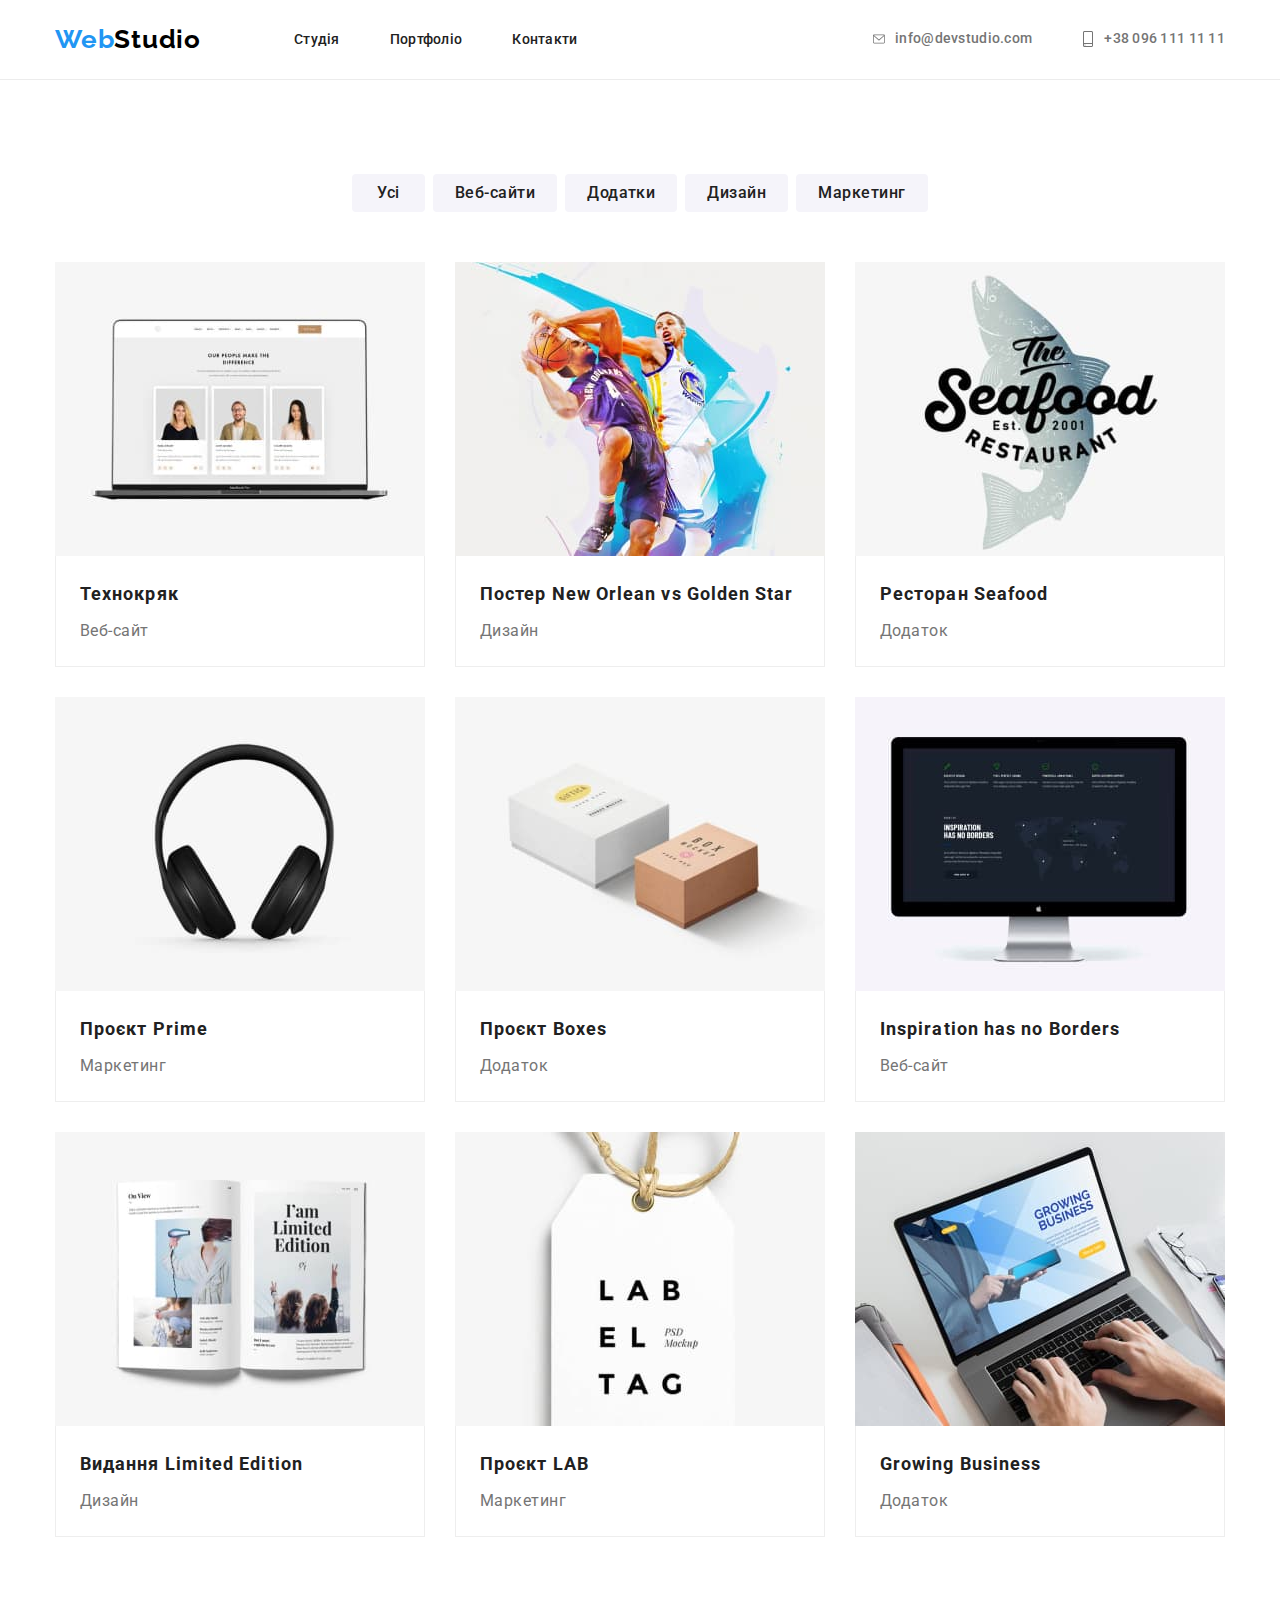
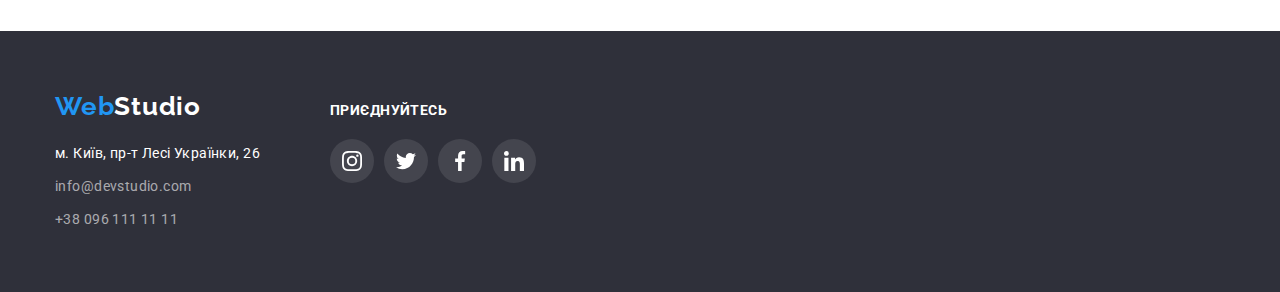
==== portfolio.html @ 9f1aafc5 "Initial commit" ====
<!DOCTYPE html>
<html lang="uk">
  <head>
    <meta charset="UTF-8" />
    <meta http-equiv="X-UA-Compatible" content="IE=edge" />
    <meta name="viewport" content="width=device-width, initial-scale=1.0" />

    <link rel="preconnect" href="https://fonts.googleapis.com" />
    <link rel="preconnect" href="https://fonts.gstatic.com" crossorigin />
    <link
      href="https://fonts.googleapis.com/css2?family=Raleway:wght@700&family=Roboto:wght@400;500;700;900&display=swap"
      rel="stylesheet"
    />

    <link
      rel="stylesheet"
      href="https://cdnjs.cloudflare.com/ajax/libs/modern-normalize/1.1.0/modern-normalize.min.css"
    />

    <link rel="stylesheet" href="./css/syles.css" />
    <title>Портфоліо</title>
  </head>

  <body>
    <header class="header">
      <div class="container header-container">
        <a href="./index.html" class="header-logo link"
          >Web<span class="header-logo-alt">Studio</span></a
        >
        <nav class="header-nav">
          <ul class="header-list-main list">
            <li class="header-list-main-item">
              <a href="./index.html" class="header-link-main link">Студія</a>
            </li>
            <li class="header-list-main-item">
              <a href="./portfolio.html" class="header-link-main link"
                >Портфоліо</a
              >
            </li>
            <li class="header-list-main-item">
              <a href="#" class="header-link-main link">Контакти</a>
            </li>
          </ul>
        </nav>

        <ul class="header-list-second list">
          <li class="header-list-second-item">
            <a href="mailto:info@devstudio.com" class="header-link-second link">
              <svg width="12" height="12" class="header-list-second-icon">
                <use href="./images/icons.svg#icon-envelope"></use>
              </svg>
              info@devstudio.com</a
            >
          </li>
          <li class="header-list-second-item">
            <a href="tel:+380961111111" class="header-link-second link">
              <svg width="12" height="16" class="header-list-second-icon">
                <use href="./images/icons.svg#icon-smartphone"></use>
              </svg>
              +38 096 111 11 11</a
            >
          </li>
        </ul>
      </div>
    </header>

    <main>
      <section class="portfolio section">
        <div class="container">
          <!--  HIDDEN -->
          <h1 class="visually-hidden">Наші проекти</h1>

          <ul class="portfolio-list-btn list">
            <li class="portfolio-list-btn-item">
              <button type="button" class="portfolio-btn first-btn">Усі</button>
            </li>
            <li class="portfolio-list-btn-item">
              <button type="button" class="portfolio-btn">Веб-сайти</button>
            </li>
            <li class="portfolio-list-btn-item">
              <button type="button" class="portfolio-btn">Додатки</button>
            </li>
            <li class="portfolio-list-btn-item">
              <button type="button" class="portfolio-btn">Дизайн</button>
            </li>
            <li class="portfolio-list-btn-item">
              <button type="button" class="portfolio-btn">Маркетинг</button>
            </li>
          </ul>

          <ul class="portfolio-list-project list">
            <li class="portfolio-list-project-item">
              <img src="./images/item1.jpg" alt="Проект 1" width="370" />
              <div class="portfolio-list-project-text">
                <h2 class="portfolio-list-header">Технокряк</h2>
                <p class="portfolio-list-category">Веб-сайт</p>
              </div>
            </li>
            <li class="portfolio-list-project-item">
              <img src="./images/item2.jpg" alt="Проект 2" width="370" />
              <div class="portfolio-list-project-text">
                <h2 class="portfolio-list-header">
                  Постер New Orlean vs Golden Star
                </h2>
                <p class="portfolio-list-category">Дизайн</p>
              </div>
            </li>
            <li class="portfolio-list-project-item">
              <img src="./images/item3.jpg" alt="Проект 3" width="370" />
              <div class="portfolio-list-project-text">
                <h2 class="portfolio-list-header">Ресторан Seafood</h2>
                <p class="portfolio-list-category">Додаток</p>
              </div>
            </li>
            <li class="portfolio-list-project-item">
              <img src="./images/item4.jpg" alt="Проект 4" width="370" />
              <div class="portfolio-list-project-text">
                <h2 class="portfolio-list-header">Проєкт Prime</h2>
                <p class="portfolio-list-category">Маркетинг</p>
              </div>
            </li>
            <li class="portfolio-list-project-item">
              <img src="./images/item5.jpg" alt="Проект 5" width="370" />
              <div class="portfolio-list-project-text">
                <h2 class="portfolio-list-header">Проєкт Boxes</h2>
                <p class="portfolio-list-category">Додаток</p>
              </div>
            </li>
            <li class="portfolio-list-project-item">
              <img src="./images/item6.jpg" alt="Проект 6" width="370" />
              <div class="portfolio-list-project-text">
                <h2 class="portfolio-list-header">
                  Inspiration has no Borders
                </h2>
                <p class="portfolio-list-category">Веб-сайт</p>
              </div>
            </li>
            <li class="portfolio-list-project-item">
              <img src="./images/item7.jpg" alt="Проект 7" width="370" />
              <div class="portfolio-list-project-text">
                <h2 class="portfolio-list-header">Видання Limited Edition</h2>
                <p class="portfolio-list-category">Дизайн</p>
              </div>
            </li>
            <li class="portfolio-list-project-item">
              <img src="./images/item8.jpg" alt="Проект 8" width="370" />
              <div class="portfolio-list-project-text">
                <h2 class="portfolio-list-header">Проєкт LAB</h2>
                <p class="portfolio-list-category">Маркетинг</p>
              </div>
            </li>
            <li class="portfolio-list-project-item">
              <img src="./images/item9.jpg" alt="Проект 9" width="370" />
              <div class="portfolio-list-project-text">
                <h2 class="portfolio-list-header">Growing Business</h2>
                <p class="portfolio-list-category">Додаток</p>
              </div>
            </li>
          </ul>
        </div>
      </section>
    </main>

       <footer class="footer">
      <div class="footer-block container">
        <div class="footer-maininfo">
          <a href="./index.html" class="footer-logo link"
            >Web<span class="footer-logo-alt">Studio</span></a
          >
          <address class="footer-address">
            <ul class="footer-list list">
              <li class="footer-list-item">
                <a
                  href="https://goo.gl/maps/CPtrU1FHBa2aNyZL9"
                  target="_blank"
                  rel="noopener noreferrer"
                  class="footer-list-item footer-list-address link"
                  >м. Київ, пр-т Лесі Українки, 26</a
                >
              </li>
              <li class="footer-list-item">
                <a
                  href="mailto:info@devstudio.com"
                  class="footer-list-item link"
                  >info@devstudio.com</a
                >
              </li>
              <li class="footer-list-item">
                <a href="tel:+380961111111" class="footer-list-item link"
                  >+38 096 111 11 11</a
                >
              </li>
            </ul>
          </address>
        </div>

        <div class="footer-social">
          <h3 class="footer-social-title">приєднуйтесь</h3>
          <ul class="footer-list-social list">
            <li class="footer-list-social-item">
              <a href="#" class="footer-list-social-link">
                <svg class="footer-social-icon">
                  <use href="./images/icons.svg#icon-instagram"></use>
                </svg>
              </a>
            </li>
            <li class="footer-list-social-item">
              <a href="#" class="footer-list-social-link">
                <svg class="footer-social-icon">
                  <use href="./images/icons.svg#icon-twitter"></use>
                </svg>
              </a>
            </li>
            <li class="footer-list-social-item">
              <a href="#" class="footer-list-social-link">
                <svg class="footer-social-icon">
                  <use href="./images/icons.svg#icon-facebook"></use>
                </svg>
              </a>
            </li>
            <li class="footer-list-social-item">
              <a href="#" class="footer-list-social-link">
                <svg class="footer-social-icon">
                  <use href="./images/icons.svg#icon-linkedin"></use>
                </svg>
              </a>
            </li>
          </ul>
        </div>
      </div>
    </footer>
  </body>
</html>
---- css/syles.css ----
/*----VARIABLES----*/

:root {
  /* text color */
  --main-text-color: #757575;
  --important-text-color: #212121;
  --accent-text-color: #2196f3;
  --hero-text-color: #ffffff;
  --transperent-footer-color: rgba(255, 255, 255, 0.6);
  --address-footer-color: #ffffff;
  --white-text-color: #ffffff;
  --black-text-color: #000000;

  /* fill color */
  --background-first-color: #2f303a;
  --background-second-color: #f5f4fa;
  --background-white-color: #ffffff;

  /* fill icons */
  --fill-grey-icon-color: #afb1b8;

  /* button color */
  --blue-button-color: #2196f3;
  --blue-button-active-color: #188ce8;
  --grey-button-color: #f5f4fa;

  --header-border: #ececec;
  --portfolio-border: #eeeeee;
}

/*----BODY----*/

body {
  font-family: "Roboto", sans-serif;
  color: var(--main-text-color);
}

/*----LINK AND LIST NONEDECORATION AND HIDDEN----*/

.link {
  text-decoration: none;
}

.list {
  list-style: none;
  padding: 0;
  margin: 0;
}

h1,
h2,
h3,
h4,
h5,
h6,
p {
  padding: 0;
  margin: 0;
}

.visually-hidden {
  position: absolute;
  white-space: nowrap;
  width: 1px;
  height: 1px;
  overflow: hidden;
  border: 0;
  padding: 0;
  clip: rect(0 0 0 0);
  clip-path: inset(50%);
  margin: -1px;
}

/*----POSITIONS FOR CONTAINERS----*/

.container {
  max-width: 1200px;
  width: 100%;
  margin: 0 auto;
  padding: 0 15px;
  /* outline: 2px solid tomato; */
}

.section {
  padding-top: 94px;
  padding-bottom: 94px;
}

/*----HEADER----*/

.header {
  border-bottom: 1px solid var(--header-border);
}

.header-container {
  display: flex;
  align-items: center;
}

.header-logo {
  margin-right: 93px;

  font-family: "Raleway";
  font-weight: 700;
  font-size: 26px;
  line-height: 1.19;
  letter-spacing: 0.03em;

  color: var(--accent-text-color);
}

.header-logo-alt {
  color: var(--black-text-color);
}

.header-list-main {
  display: flex;
}

.header-list-second {
  display: flex;
  margin-left: auto;
}

.header-list-main-item:not(:last-child) {
  margin-right: 50px;
}

.header-list-second-item:not(:last-child) {
  margin-right: 50px;
}

.header-link-main {
  display: block;
  padding-top: 32px;
  padding-bottom: 31px;

  font-weight: 500;
  font-size: 14px;
  line-height: 1.14;
  letter-spacing: 0.02em;

  color: var(--important-text-color);
}

.header-link-main:hover,
.header-link-main:focus {
  color: var(--accent-text-color);
}

.header-link-second {
  font-weight: 500;
  font-size: 14px;
  line-height: 1.14;
  letter-spacing: 0.02em;

  color: var(--main-text-color);

  display: flex;
  align-items: center;
}

.header-link-second:hover,
.header-link-second:focus {
  color: var(--accent-text-color);
}

.header-list-second-icon {
  margin-right: 10px;
  fill: currentColor;
}

/*----HERO----*/

.hero {
  padding-top: 200px;
  padding-bottom: 200px;

  background-color: var(--background-first-color);
  background-image: linear-gradient(
      to right,
      rgba(47, 48, 58, 0.4),
      rgba(47, 48, 58, 0.4)
    ),
    url("../images/bg-hero.jpg");
  background-repeat: no-repeat;
  background-position: center;
  /* background-size: cover; */

  text-align: center;
}

.hero-title {
  margin-top: 0;
  margin-bottom: 30px;

  font-weight: 900;
  font-size: 44px;
  line-height: 1.36;
  text-align: center;
  letter-spacing: 0.06em;
  text-transform: uppercase;

  color: var(--hero-text-color);
}

.hero-btn {
  min-width: 216px; /* ???? Чи треба? */
  padding: 10px 32px;

  font-weight: 700;
  font-size: 16px;
  line-height: 1.88;
  text-align: center;
  letter-spacing: 0.06em;

  color: var(--hero-text-color);
  background-color: var(--blue-button-color);

  border: 0px;
  border-radius: 4px;
  box-shadow: 0px 4px 4px rgba(0, 0, 0, 0.15);

  cursor: pointer;
}

.hero-btn:hover,
.hero-btn:focus {
  background: var(--blue-button-active-color);
}

/*----COMMON SECTIONS HEADER----*/

.section-header {
  margin-bottom: 50px;

  font-size: 36px;
  line-height: 1.17;
  text-align: center;
  letter-spacing: 0.03em;

  color: var(--important-text-color);
}

/*----ADVANTAGES----*/

.advantages {
  padding-top: 94px;
  /*треба було тільки в одному блоці обрати відступ 94px - так сказала ментор Наталія, я обрав у наступному*/
}

.advantages-list {
  display: flex;
}

.advantages-list-item {
  width: 270px;
}

.advantages-list-item:not(:last-child) {
  margin-right: 30px;
}

.advantages-list-icon {
  height: 120px;
  margin-bottom: 30px;
  background-color: var(--background-second-color);
  display: flex;
  align-items: center;
  justify-content: center;
}

.advantages-icon {
  width: 70px;
  height: 70px;
}

.advantages-header {
  font-size: 14px;
  line-height: 1.14;
  letter-spacing: 0.03em;
  text-transform: uppercase;

  color: var(--important-text-color);

  margin-bottom: 10px;
}

.advantages-review {
  font-size: 14px;
  line-height: 1.71;
  letter-spacing: 0.03em;
}

/*----ACTIVITY----*/

.activity-list {
  display: flex;
}

.activity-list-item:not(:last-child) {
  margin-right: 30px;
}

.activity-list-image {
  display: block;
  max-width: 100%;
  height: auto;
}

/*----TEAM----*/

.team {
  background: var(--background-second-color);
}

.team-list {
  display: flex;
}

.team-list-item {
  padding-bottom: 30px;
  width: 270px;

  background: var(--background-white-color);
  box-shadow: 0px 1px 3px rgba(0, 0, 0, 0.12), 0px 1px 1px rgba(0, 0, 0, 0.14),
    0px 2px 1px rgba(0, 0, 0, 0.2);
  border-radius: 0px 0px 4px 4px;
}

.team-list-item:not(:last-child) {
  margin-right: 30px;
}

.team-list-photo {
  margin-bottom: 30px;
  max-width: 100%;
  height: auto;
}

.team-name {
  margin-bottom: 10px;

  font-weight: 500;
  font-size: 16px;
  line-height: 1.19;
  text-align: center;
  letter-spacing: 0.03em;

  color: var(--important-text-color);
}

.team-position {
  font-size: 16px;
  line-height: 1.19;
  text-align: center;
  letter-spacing: 0.03em;
  margin-bottom: 16px;
}

.team-social-list {
  display: flex;
  justify-content: center;
}

.team-social-item {
  margin-right: 10px;
}

.team-social-linl {
  display: flex;
  width: 44px;
  height: 44px;
  border-radius: 50%;
  justify-content: center;
  align-items: center;
  color: var(--fill-grey-icon-color);
}

.team-social-linl:hover,
.team-social-linl:focus {
  background-color: var(--blue-button-color);
  color: var(--white-text-color);
}

.team-social-icon {
  width: 20px;
  height: 20px;
  fill: currentColor;
}

/*----CLIENT----*/

.client-list {
  display: flex;
}

.client-list-item:not(:last-child) {
  margin-right: 30px;
}

.client-list-link {
  display: flex;
  width: 170px;
  height: 92px;
  border: 1px solid var(--fill-grey-icon-color);
  border-radius: 4px;
  align-items: center;
  justify-content: center;
  color: var(--fill-grey-icon-color);
}

.client-list-link:hover,
.client-list-link:focus {
  border-color: var(--accent-text-color);
  color: var(--accent-text-color);
}

.client-icon {
  fill: currentColor;
}

/*----FOOTER----*/

.footer {
  padding-top: 60px;
  padding-bottom: 60px;

  background: var(--background-first-color);
}

.footer-block {
  display: flex;
}

.footer-maininfo {
  margin-right: 70px;
}

.footer-logo {
  display: inline-block;
  margin-bottom: 20px;

  font-family: "Raleway";
  font-weight: 700;
  font-size: 26px;
  line-height: 1.19;
  letter-spacing: 0.03em;

  color: var(--accent-text-color);
}

.footer-logo-alt {
  color: var(--white-text-color);
}

.footer-address {
  font-style: normal;
}

.footer-list-item {
  font-size: 14px;
  line-height: 1.71;
  letter-spacing: 0.03em;

  color: var(--transperent-footer-color);
}

.footer-list-item:not(:last-child) {
  margin-bottom: 9px;
}

.footer-list-address {
  color: var(--address-footer-color);
}

.footer-list-item:hover,
.footer-list-item:focus {
  color: var(--white-text-color);
}

.footer-social-title {
  margin-top: 12px;
  margin-bottom: 20px;

  font-size: 14px;
  line-height: 1.14;
  letter-spacing: 0.03em;
  text-transform: uppercase;

  color: var(--white-text-color);
}

.footer-list-social {
  display: flex;
}

.footer-list-social-item:not(:last-child) {
  margin-right: 10px;
}

.footer-list-social-link {
  display: flex;
  background-color: rgba(255, 255, 255, 0.1);
  width: 44px;
  height: 44px;
  border-radius: 50%;
  justify-content: center;
  align-items: center;
}

.footer-list-social-link:hover,
.footer-list-social-link:focus {
  background-color: var(--blue-button-color);
}

.footer-social-icon {
  width: 20px;
  height: 20px;
  fill: var(--white-text-color);
}

/*----PORTFOLIO----*/

.portfolio-list-btn {
  display: flex;
  margin-bottom: 50px;
  justify-content: center;
}

.portfolio-list-btn-item:not(:last-child) {
  margin-right: 8px;
}

.portfolio-btn {
  padding: 6px 22px;

  font-weight: 500;
  font-size: 16px;
  line-height: 1.62;
  text-align: center;
  letter-spacing: 0.03em;

  color: var(--important-text-color);
  background: var(--grey-button-color);

  border: 0px;
  border-radius: 4px;

  cursor: pointer;
}

.portfolio-btn.first-btn {
  padding: 6px 25px;
}

.portfolio-btn:hover,
.portfolio-btn:focus {
  color: var(--address-footer-color);
  background: var(--blue-button-color);

  box-shadow: 0px 3px 1px rgba(0, 0, 0, 0.1), 0px 1px 2px rgba(0, 0, 0, 0.08),
    0px 2px 2px rgba(0, 0, 0, 0.12);
}

.portfolio-list-project {
  display: flex;
  flex-wrap: wrap;
}

.portfolio-list-project-item {
  width: 370px;
  /* width: ((100% - 60px) / 3); */
  margin-right: 30px;
  margin-bottom: 30px;
}

.portfolio-list-project-item:hover {
  box-shadow: 0px 1px 1px rgba(0, 0, 0, 0.12), 0px 4px 4px rgba(0, 0, 0, 0.06),
    1px 4px 6px rgba(0, 0, 0, 0.16);
}

.portfolio-list-project-item:nth-last-child(-n + 3) {
  margin-bottom: 0px;
}

.portfolio-list-project-item:nth-child(3n) {
  margin-right: 0;
}

.portfolio-list-project-item > img {
  display: block;
  max-width: 100%;
  height: auto;
}

.portfolio-list-project-text {
  padding-top: 20px;
  padding-bottom: 20px;
  padding-left: 24px;
  padding-right: 24px;

  border-left: 1px solid var(--portfolio-border);
  border-right: 1px solid var(--portfolio-border);
  border-bottom: 1px solid var(--portfolio-border);
}

.portfolio-list-header {
  margin-bottom: 4px;

  font-size: 18px;
  line-height: 2;
  letter-spacing: 0.06em;

  color: var(--important-text-color);
}

.portfolio-list-category {
  font-size: 16px;
  line-height: 1.88;
  letter-spacing: 0.03em;
}
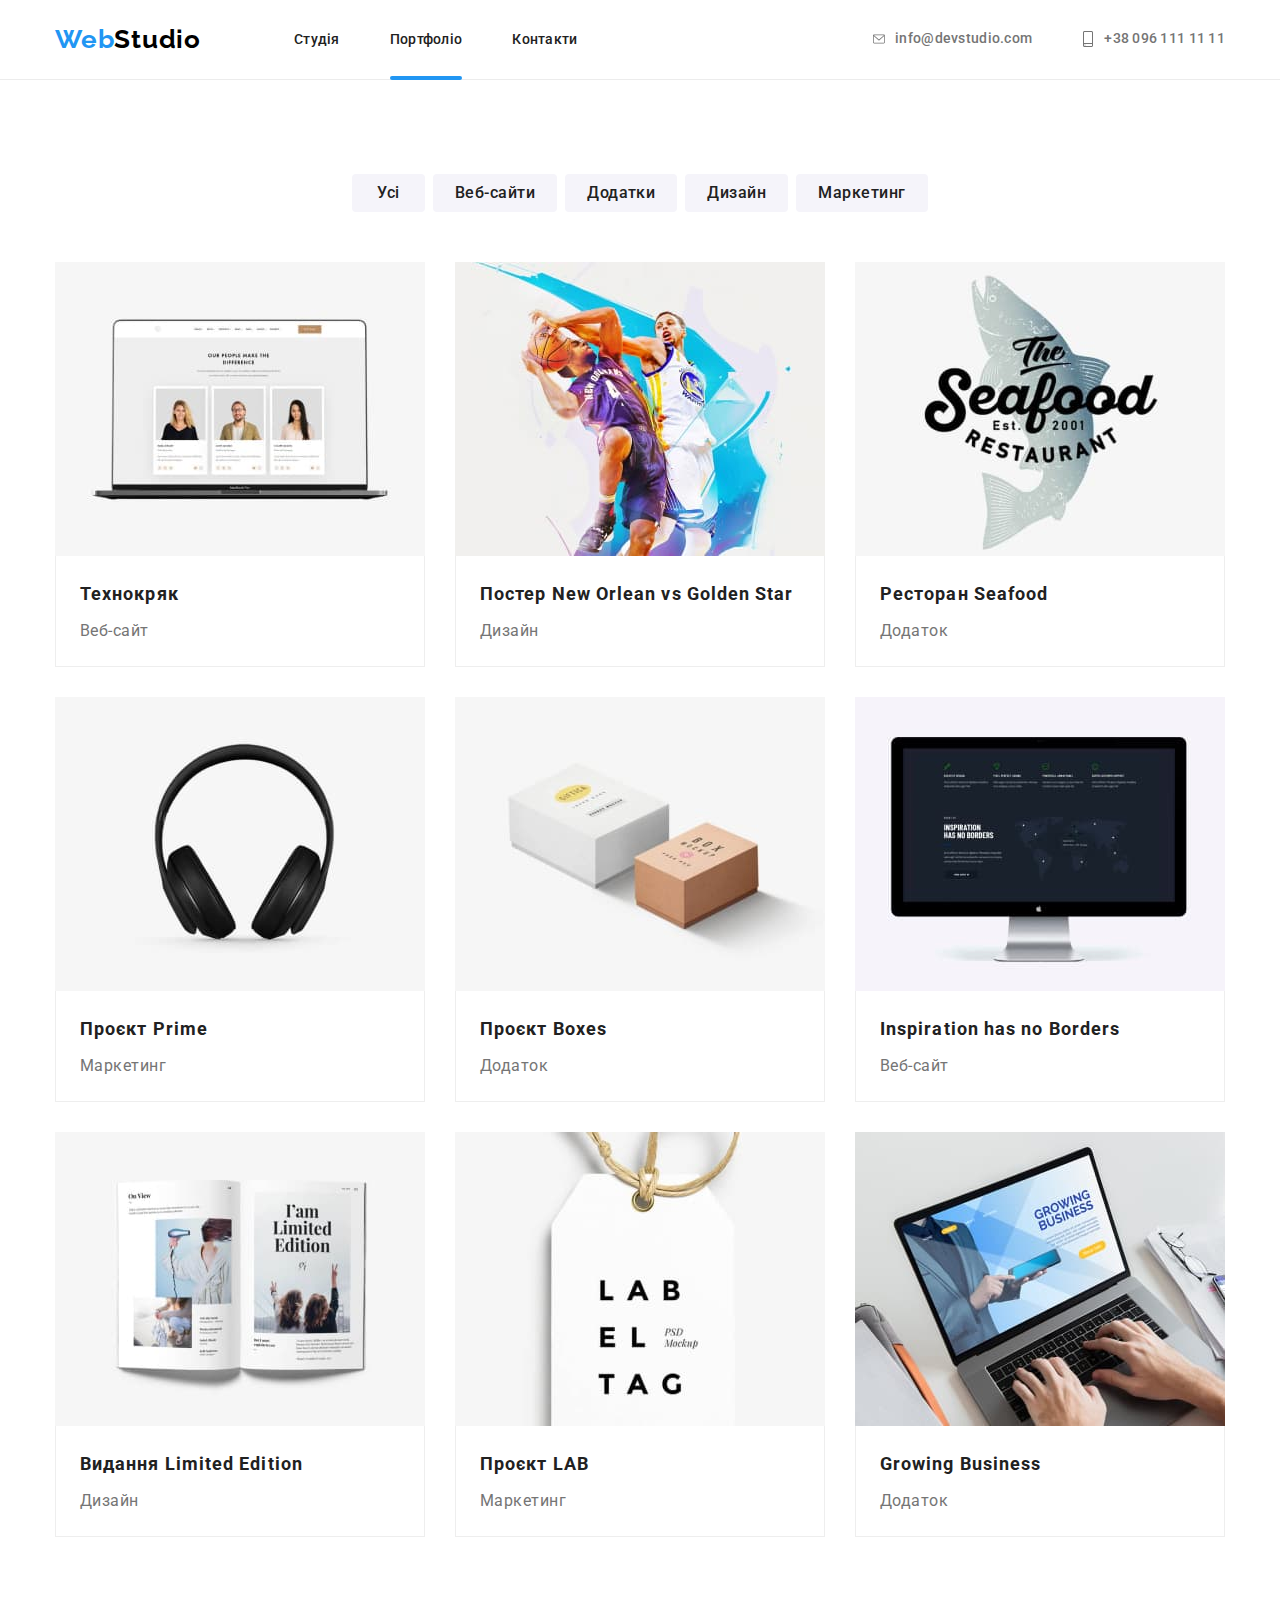
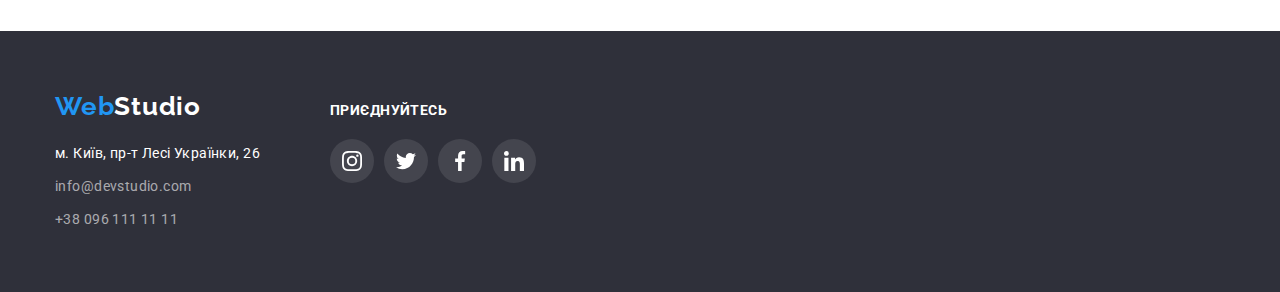
==== commit 4b6101a6: "Виконано домашку №5" ====
--- a/portfolio.html
+++ b/portfolio.html
@@ -33,7 +33,9 @@
               <a href="./index.html" class="header-link-main link">Студія</a>
             </li>
             <li class="header-list-main-item">
-              <a href="./portfolio.html" class="header-link-main link"
+              <a
+                href="./portfolio.html"
+                class="header-link-main link header-active-page"
                 >Портфоліо</a
               >
             </li>
@@ -90,14 +92,39 @@
 
           <ul class="portfolio-list-project list">
             <li class="portfolio-list-project-item">
-              <img src="./images/item1.jpg" alt="Проект 1" width="370" />
+              <div class="portfolio-item-cover">
+                <img
+                  src="./images/item1.jpg"
+                  alt="Проект 1"
+                  width="370"
+                  height="294"
+                />
+                <div class="portfolio-item-background">
+                  <p class="portfolio-item-text">
+                    Ресурс пропонує комплексні пропозиції з різним рівнем
+                    функціоналу та сервісів. Все це дозволить відвідувачу
+                    отримати вичерпні відомості про компанію чи приватну особу.
+                  </p>
+                </div>
+              </div>
+
               <div class="portfolio-list-project-text">
                 <h2 class="portfolio-list-header">Технокряк</h2>
                 <p class="portfolio-list-category">Веб-сайт</p>
               </div>
             </li>
             <li class="portfolio-list-project-item">
-              <img src="./images/item2.jpg" alt="Проект 2" width="370" />
+              <div class="portfolio-item-cover">
+                <img src="./images/item2.jpg" alt="Проект 2" width="370" />
+                <div class="portfolio-item-background">
+                  <p class="portfolio-item-text">
+                    Ресурс пропонує комплексні пропозиції з різним рівнем
+                    функціоналу та сервісів. Все це дозволить відвідувачу
+                    отримати вичерпні відомості про компанію чи приватну особу.
+                  </p>
+                </div>
+              </div>
+
               <div class="portfolio-list-project-text">
                 <h2 class="portfolio-list-header">
                   Постер New Orlean vs Golden Star
@@ -106,28 +133,68 @@
               </div>
             </li>
             <li class="portfolio-list-project-item">
-              <img src="./images/item3.jpg" alt="Проект 3" width="370" />
+              <div class="portfolio-item-cover">
+                <img src="./images/item3.jpg" alt="Проект 3" width="370" />
+                <div class="portfolio-item-background">
+                  <p class="portfolio-item-text">
+                    Ресурс пропонує комплексні пропозиції з різним рівнем
+                    функціоналу та сервісів. Все це дозволить відвідувачу
+                    отримати вичерпні відомості про компанію чи приватну особу.
+                  </p>
+                </div>
+              </div>
+
               <div class="portfolio-list-project-text">
                 <h2 class="portfolio-list-header">Ресторан Seafood</h2>
                 <p class="portfolio-list-category">Додаток</p>
               </div>
             </li>
             <li class="portfolio-list-project-item">
-              <img src="./images/item4.jpg" alt="Проект 4" width="370" />
+              <div class="portfolio-item-cover">
+                <img src="./images/item4.jpg" alt="Проект 4" width="370" />
+                <div class="portfolio-item-background">
+                  <p class="portfolio-item-text">
+                    Ресурс пропонує комплексні пропозиції з різним рівнем
+                    функціоналу та сервісів. Все це дозволить відвідувачу
+                    отримати вичерпні відомості про компанію чи приватну особу.
+                  </p>
+                </div>
+              </div>
+
               <div class="portfolio-list-project-text">
                 <h2 class="portfolio-list-header">Проєкт Prime</h2>
                 <p class="portfolio-list-category">Маркетинг</p>
               </div>
             </li>
             <li class="portfolio-list-project-item">
-              <img src="./images/item5.jpg" alt="Проект 5" width="370" />
+              <div class="portfolio-item-cover">
+                <img src="./images/item5.jpg" alt="Проект 5" width="370" />
+                <div class="portfolio-item-background">
+                  <p class="portfolio-item-text">
+                    Ресурс пропонує комплексні пропозиції з різним рівнем
+                    функціоналу та сервісів. Все це дозволить відвідувачу
+                    отримати вичерпні відомості про компанію чи приватну особу.
+                  </p>
+                </div>
+              </div>
+
               <div class="portfolio-list-project-text">
                 <h2 class="portfolio-list-header">Проєкт Boxes</h2>
                 <p class="portfolio-list-category">Додаток</p>
               </div>
             </li>
             <li class="portfolio-list-project-item">
-              <img src="./images/item6.jpg" alt="Проект 6" width="370" />
+              <div class="portfolio-item-cover">
+                <img src="./images/item6.jpg" alt="Проект 6" width="370" />
+                <div class="portfolio-item-background">
+                  <p class="portfolio-item-text">
+                    Ресурс пропонує комплексні пропозиції з різним рівнем
+                    функціоналу та сервісів. Все це дозволить відвідувачу
+                    отримати вичерпні відомості про компанію чи приватну особу.
+                  </p>
+                </div>
+              </div>
+
               <div class="portfolio-list-project-text">
                 <h2 class="portfolio-list-header">
                   Inspiration has no Borders
@@ -136,21 +203,49 @@
               </div>
             </li>
             <li class="portfolio-list-project-item">
-              <img src="./images/item7.jpg" alt="Проект 7" width="370" />
+              <div class="portfolio-item-cover">
+                <img src="./images/item7.jpg" alt="Проект 7" width="370" />
+                <div class="portfolio-item-background">
+                  <p class="portfolio-item-text">
+                    Ресурс пропонує комплексні пропозиції з різним рівнем
+                    функціоналу та сервісів. Все це дозволить відвідувачу
+                    отримати вичерпні відомості про компанію чи приватну особу.
+                  </p>
+                </div>
+              </div>
               <div class="portfolio-list-project-text">
                 <h2 class="portfolio-list-header">Видання Limited Edition</h2>
                 <p class="portfolio-list-category">Дизайн</p>
               </div>
             </li>
             <li class="portfolio-list-project-item">
-              <img src="./images/item8.jpg" alt="Проект 8" width="370" />
+              <div class="portfolio-item-cover">
+                <img src="./images/item8.jpg" alt="Проект 8" width="370" />
+                <div class="portfolio-item-background">
+                  <p class="portfolio-item-text">
+                    Ресурс пропонує комплексні пропозиції з різним рівнем
+                    функціоналу та сервісів. Все це дозволить відвідувачу
+                    отримати вичерпні відомості про компанію чи приватну особу.
+                  </p>
+                </div>
+              </div>
               <div class="portfolio-list-project-text">
                 <h2 class="portfolio-list-header">Проєкт LAB</h2>
                 <p class="portfolio-list-category">Маркетинг</p>
               </div>
             </li>
             <li class="portfolio-list-project-item">
-              <img src="./images/item9.jpg" alt="Проект 9" width="370" />
+              <div class="portfolio-item-cover">
+                <img src="./images/item9.jpg" alt="Проект 9" width="370" />
+                <div class="portfolio-item-background">
+                  <p class="portfolio-item-text">
+                    Ресурс пропонує комплексні пропозиції з різним рівнем
+                    функціоналу та сервісів. Все це дозволить відвідувачу
+                    отримати вичерпні відомості про компанію чи приватну особу.
+                  </p>
+                </div>
+              </div>
+
               <div class="portfolio-list-project-text">
                 <h2 class="portfolio-list-header">Growing Business</h2>
                 <p class="portfolio-list-category">Додаток</p>
@@ -161,7 +256,7 @@
       </section>
     </main>
 
-       <footer class="footer">
+    <footer class="footer">
       <div class="footer-block container">
         <div class="footer-maininfo">
           <a href="./index.html" class="footer-logo link"
@@ -229,5 +324,6 @@
         </div>
       </div>
     </footer>
+    <script src="./js/modal.js"></script>
   </body>
 </html>
--- a/css/syles.css
+++ b/css/syles.css
@@ -141,11 +141,25 @@
   letter-spacing: 0.02em;
 
   color: var(--important-text-color);
+
+  transition: color 250ms cubic-bezier(0.4, 0, 0.2, 1);
+  position: relative;
 }
 
 .header-link-main:hover,
 .header-link-main:focus {
   color: var(--accent-text-color);
+}
+
+.header-active-page::after {
+  content: "";
+  width: 100%;
+  height: 4px;
+  border-radius: 2px;
+  background-color: var(--accent-text-color);
+  position: absolute;
+  bottom: -1px;
+  left: 0;
 }
 
 .header-link-second {
@@ -158,6 +172,8 @@
 
   display: flex;
   align-items: center;
+
+  transition: color 250ms cubic-bezier(0.4, 0, 0.2, 1);
 }
 
 .header-link-second:hover,
@@ -222,11 +238,90 @@
   box-shadow: 0px 4px 4px rgba(0, 0, 0, 0.15);
 
   cursor: pointer;
+
+  transition: background-color 250ms cubic-bezier(0.4, 0, 0.2, 1);
 }
 
 .hero-btn:hover,
 .hero-btn:focus {
-  background: var(--blue-button-active-color);
+  background-color: var(--blue-button-active-color);
+}
+
+/*----MODAL WINDOW----*/
+
+.backdrop {
+  position: fixed;
+  top: 0;
+  left: 0;
+  width: 100%;
+  height: 100%;
+  background-color: rgba(0, 0, 0, 0.8);
+  z-index: 1;
+  /* z-index тому,що по верстці модалка вище "Чим ми займаємося" стоїть, треба або z-index поставити більше, або перемістити модалку у верстці нижче секції "Чим ми займаємося". я вибрав перший варіант. але це ж не проблема */
+  opacity: 1;
+  transition: opacity 250ms cubic-bezier(0.4, 0, 0.2, 1);
+}
+
+.backdrop.is-hidden {
+  opacity: 0;
+  pointer-events: none;
+}
+
+.modal {
+  position: absolute;
+
+  top: 50%;
+  left: 50%;
+  transform: translate(-50%, -50%);
+
+  min-width: 528px;
+  min-height: 581px;
+  background-color: var(--background-white-color);
+  padding: 15px;
+
+  box-shadow: 0px 1px 3px rgba(0, 0, 0, 0.12), 0px 1px 1px rgba(0, 0, 0, 0.14),
+    0px 2px 1px rgba(0, 0, 0, 0.2);
+  border-radius: 4px;
+
+  display: flex;
+  align-items: center;
+  justify-content: center;
+
+  scale: 1;
+  transition: scale 250ms cubic-bezier(0.4, 0, 0.2, 1);
+}
+
+.backdrop.is-hidden .modal {
+  scale: 0.9;
+}
+
+.modal-btn {
+  position: absolute;
+  top: 8px;
+  right: 8px;
+
+  display: flex;
+  align-items: center;
+  justify-content: center;
+
+  width: 30px;
+  height: 30px;
+  border-radius: 50%;
+  background-color: transparent;
+  border: 1px solid rgba(0, 0, 0, 0.1);
+  fill: rgba(0, 0, 0, 0.1);
+  cursor: pointer;
+  transition: fill 250ms cubic-bezier(0.4, 0, 0.2, 1),
+    border-color 250ms cubic-bezier(0.4, 0, 0.2, 1);
+}
+
+.modal-btn:hover {
+  fill: var(--accent-text-color);
+  border-color: var(--blue-button-color);
+}
+
+.modal-btn-icon {
+  color: currentColor;
 }
 
 /*----COMMON SECTIONS HEADER----*/
@@ -298,6 +393,10 @@
   display: flex;
 }
 
+.activity-list-item {
+  position: relative;
+}
+
 .activity-list-item:not(:last-child) {
   margin-right: 30px;
 }
@@ -308,6 +407,26 @@
   height: auto;
 }
 
+.activity-list-hdr {
+  position: absolute;
+  bottom: 0;
+  left: 0;
+
+  font-size: 14px;
+  line-height: calc(16 / 14);
+  text-align: center;
+  letter-spacing: 0.03em;
+  text-transform: uppercase;
+
+  color: var(--white-text-color);
+
+  width: 100%;
+  padding-top: 27px;
+  padding-bottom: 27px;
+
+  background-color: rgba(47, 48, 58, 0.8);
+}
+
 /*----TEAM----*/
 
 .team {
@@ -375,6 +494,9 @@
   justify-content: center;
   align-items: center;
   color: var(--fill-grey-icon-color);
+
+  transition: color 250ms cubic-bezier(0.4, 0, 0.2, 1),
+    background-color 250ms cubic-bezier(0.4, 0, 0.2, 1);
 }
 
 .team-social-linl:hover,
@@ -408,6 +530,9 @@
   align-items: center;
   justify-content: center;
   color: var(--fill-grey-icon-color);
+
+  transition: color 250ms cubic-bezier(0.4, 0, 0.2, 1),
+    border-color 250ms cubic-bezier(0.4, 0, 0.2, 1);
 }
 
 .client-list-link:hover,
@@ -464,6 +589,8 @@
   letter-spacing: 0.03em;
 
   color: var(--transperent-footer-color);
+
+  transition: color 250ms cubic-bezier(0.4, 0, 0.2, 1);
 }
 
 .footer-list-item:not(:last-child) {
@@ -507,6 +634,8 @@
   border-radius: 50%;
   justify-content: center;
   align-items: center;
+
+  transition: background-color 250ms cubic-bezier(0.4, 0, 0.2, 1);
 }
 
 .footer-list-social-link:hover,
@@ -542,12 +671,16 @@
   letter-spacing: 0.03em;
 
   color: var(--important-text-color);
-  background: var(--grey-button-color);
+  background-color: var(--grey-button-color);
 
   border: 0px;
   border-radius: 4px;
 
   cursor: pointer;
+
+  transition: color 250ms cubic-bezier(0.4, 0, 0.2, 1),
+    background-color 250ms cubic-bezier(0.4, 0, 0.2, 1),
+    box-shadow 250ms cubic-bezier(0.4, 0, 0.2, 1);
 }
 
 .portfolio-btn.first-btn {
@@ -557,7 +690,7 @@
 .portfolio-btn:hover,
 .portfolio-btn:focus {
   color: var(--address-footer-color);
-  background: var(--blue-button-color);
+  background-color: var(--blue-button-color);
 
   box-shadow: 0px 3px 1px rgba(0, 0, 0, 0.1), 0px 1px 2px rgba(0, 0, 0, 0.08),
     0px 2px 2px rgba(0, 0, 0, 0.12);
@@ -573,6 +706,7 @@
   /* width: ((100% - 60px) / 3); */
   margin-right: 30px;
   margin-bottom: 30px;
+  transition: box-shadow 250ms cubic-bezier(0.4, 0, 0.2, 1);
 }
 
 .portfolio-list-project-item:hover {
@@ -588,10 +722,43 @@
   margin-right: 0;
 }
 
-.portfolio-list-project-item > img {
+.portfolio-item-cover {
+  position: relative;
+  overflow: hidden;
+}
+
+.portfolio-list-project-item img {
   display: block;
   max-width: 100%;
   height: auto;
+}
+
+.portfolio-item-background {
+  display: flex;
+  align-items: center;
+  position: absolute;
+  top: 0;
+  left: 0;
+  padding-left: 24px;
+  padding-right: 24px;
+
+  background-color: rgba(33, 150, 243, 0.9);
+  height: 100%;
+
+  transform: translateY(295px);
+  transition: transform 250ms cubic-bezier(0.4, 0, 0.2, 1);
+}
+
+.portfolio-list-project-item:hover .portfolio-item-background {
+  transform: translateY(0%);
+}
+
+.portfolio-item-text {
+  font-size: 18px;
+  line-height: calc(28 / 18);
+  letter-spacing: 0.03em;
+  color: var(--white-text-color);
+  text-align: center;
 }
 
 .portfolio-list-project-text {
